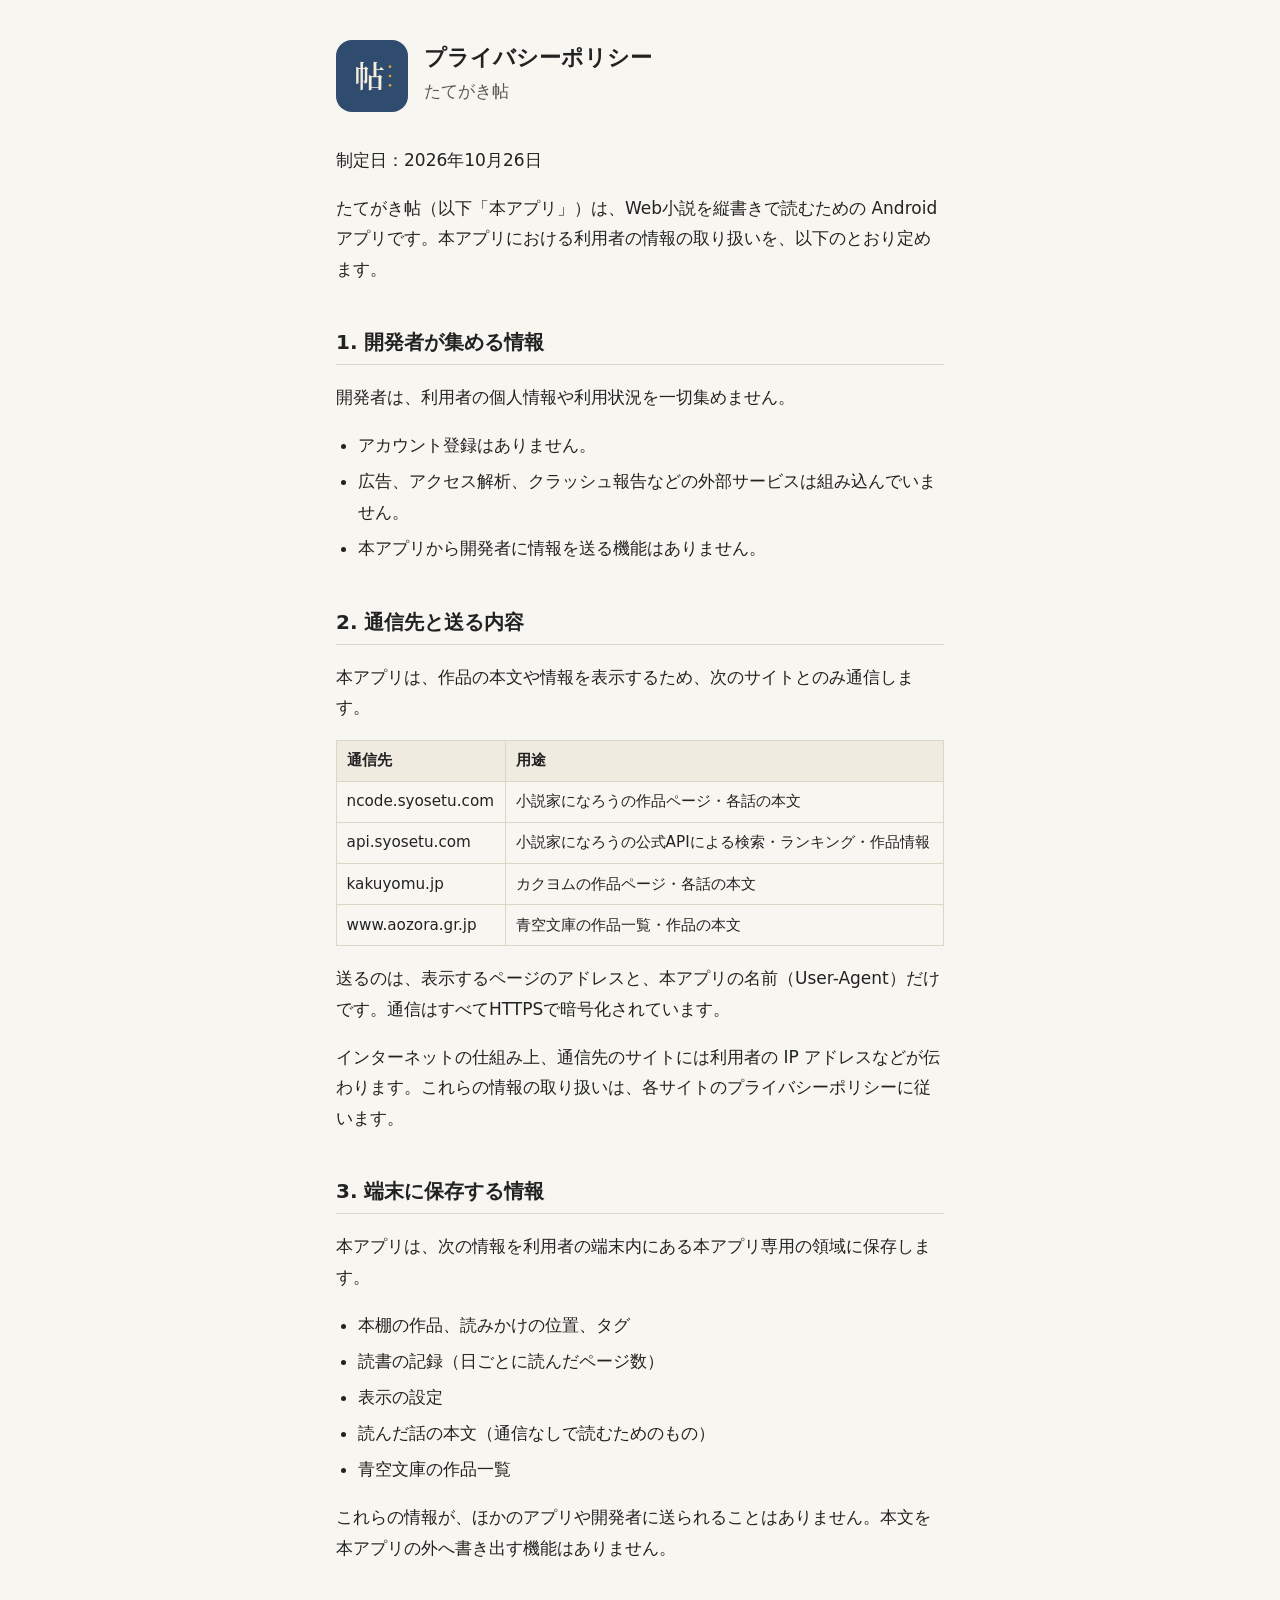
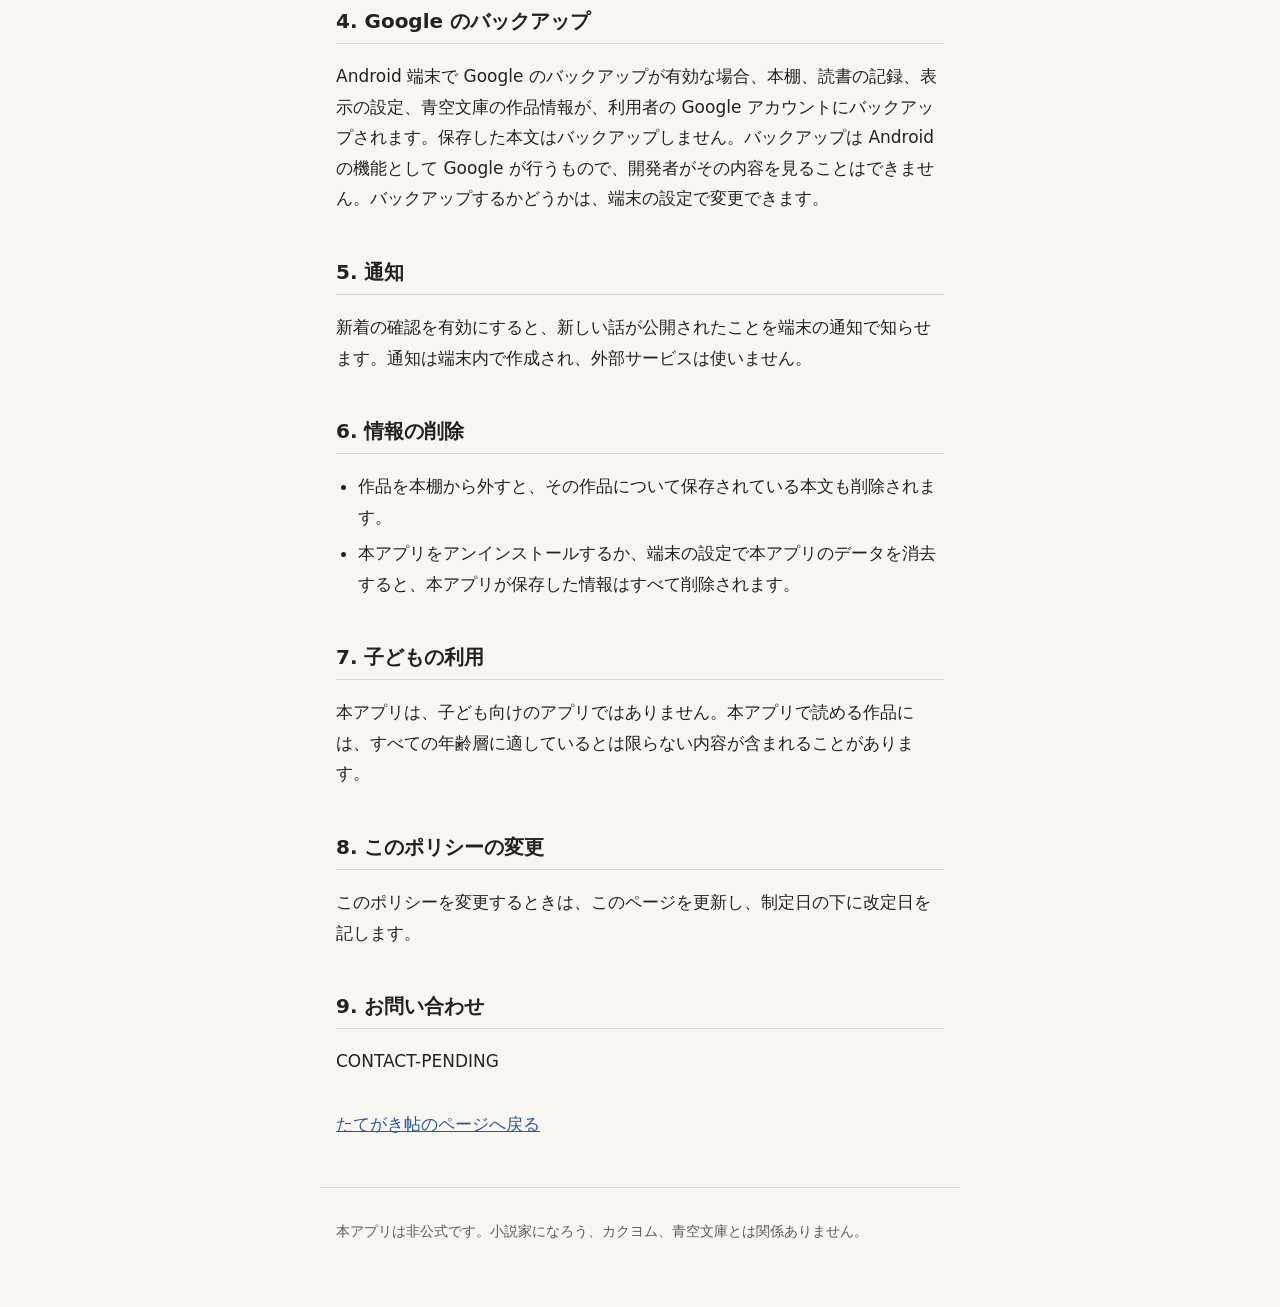
==== site/privacy.html @ aa89856b "Publish the privacy policy as a page site/privacy.html carries docs/privacy-policy.md word for word," ====
<!doctype html>
<html lang="ja">
<head>
<meta charset="utf-8">
<meta name="viewport" content="width=device-width, initial-scale=1">
<title>プライバシーポリシー — たてがき帖</title>
<meta name="referrer" content="no-referrer">
<link rel="icon" href="icon.svg" type="image/svg+xml">
<link rel="stylesheet" href="style.css">
</head>
<body>
<!-- The text of docs/privacy-policy.md, word for word. Change both together. -->
<header>
  <img src="icon.svg" alt="" width="72" height="72">
  <div>
    <h1 class="page-title">プライバシーポリシー</h1>
    <p>たてがき帖</p>
  </div>
</header>

<main>
  <p>制定日：2026年10月26日</p>

  <p>たてがき帖（以下「本アプリ」）は、Web小説を縦書きで読むための Android アプリです。本アプリにおける利用者の情報の取り扱いを、以下のとおり定めます。</p>

  <h2>1. 開発者が集める情報</h2>
  <p>開発者は、利用者の個人情報や利用状況を一切集めません。</p>
  <ul>
    <li>アカウント登録はありません。</li>
    <li>広告、アクセス解析、クラッシュ報告などの外部サービスは組み込んでいません。</li>
    <li>本アプリから開発者に情報を送る機能はありません。</li>
  </ul>

  <h2>2. 通信先と送る内容</h2>
  <p>本アプリは、作品の本文や情報を表示するため、次のサイトとのみ通信します。</p>
  <div class="table-wrap">
    <table>
      <thead><tr><th>通信先</th><th>用途</th></tr></thead>
      <tbody>
        <tr><td>ncode.syosetu.com</td><td>小説家になろうの作品ページ・各話の本文</td></tr>
        <tr><td>api.syosetu.com</td><td>小説家になろうの公式APIによる検索・ランキング・作品情報</td></tr>
        <tr><td>kakuyomu.jp</td><td>カクヨムの作品ページ・各話の本文</td></tr>
        <tr><td>www.aozora.gr.jp</td><td>青空文庫の作品一覧・作品の本文</td></tr>
      </tbody>
    </table>
  </div>
  <p>送るのは、表示するページのアドレスと、本アプリの名前（User-Agent）だけです。通信はすべてHTTPSで暗号化されています。</p>
  <p>インターネットの仕組み上、通信先のサイトには利用者の IP アドレスなどが伝わります。これらの情報の取り扱いは、各サイトのプライバシーポリシーに従います。</p>

  <h2>3. 端末に保存する情報</h2>
  <p>本アプリは、次の情報を利用者の端末内にある本アプリ専用の領域に保存します。</p>
  <ul>
    <li>本棚の作品、読みかけの位置、タグ</li>
    <li>読書の記録（日ごとに読んだページ数）</li>
    <li>表示の設定</li>
    <li>読んだ話の本文（通信なしで読むためのもの）</li>
    <li>青空文庫の作品一覧</li>
  </ul>
  <p>これらの情報が、ほかのアプリや開発者に送られることはありません。本文を本アプリの外へ書き出す機能はありません。</p>

  <h2>4. Google のバックアップ</h2>
  <p>Android 端末で Google のバックアップが有効な場合、本棚、読書の記録、表示の設定、青空文庫の作品情報が、利用者の Google アカウントにバックアップされます。保存した本文はバックアップしません。バックアップは Android の機能として Google が行うもので、開発者がその内容を見ることはできません。バックアップするかどうかは、端末の設定で変更できます。</p>

  <h2>5. 通知</h2>
  <p>新着の確認を有効にすると、新しい話が公開されたことを端末の通知で知らせます。通知は端末内で作成され、外部サービスは使いません。</p>

  <h2>6. 情報の削除</h2>
  <ul>
    <li>作品を本棚から外すと、その作品について保存されている本文も削除されます。</li>
    <li>本アプリをアンインストールするか、端末の設定で本アプリのデータを消去すると、本アプリが保存した情報はすべて削除されます。</li>
  </ul>

  <h2>7. 子どもの利用</h2>
  <p>本アプリは、子ども向けのアプリではありません。本アプリで読める作品には、すべての年齢層に適しているとは限らない内容が含まれることがあります。</p>

  <h2>8. このポリシーの変更</h2>
  <p>このポリシーを変更するときは、このページを更新し、制定日の下に改定日を記します。</p>

  <h2>9. お問い合わせ</h2>
  <p>CONTACT-PENDING</p>

  <p class="back"><a href="./">たてがき帖のページへ戻る</a></p>
</main>

<footer>
  <p>本アプリは非公式です。小説家になろう、カクヨム、青空文庫とは関係ありません。</p>
</footer>
</body>
</html>
---- site/style.css ----
:root {
  color-scheme: light dark;
  --bg: #f8f6f0;
  --surface: #efebe1;
  --text: #222;
  --muted: #5c5a55;
  --line: #dcd6c8;
  --accent: #2f4b6e;
  --on-accent: #f4eedf;
  --link: #2a5a96;
}
@media (prefers-color-scheme: dark) {
  :root {
    --bg: #1c1c1c;
    --surface: #2a2a2a;
    --text: #e8e6e1;
    --muted: #b0aca4;
    --line: #3c3a36;
    --accent: #f4eedf;
    --on-accent: #2f4b6e;
    --link: #9cc0ef;
  }
}
* { box-sizing: border-box; }
body {
  margin: 0;
  background: var(--bg);
  color: var(--text);
  font-family: system-ui, -apple-system, "Hiragino Sans", "Noto Sans JP", "Yu Gothic UI", "Meiryo", sans-serif;
  font-size: 17px;
  line-height: 1.8;
}
main, footer { max-width: 40rem; margin: 0 auto; padding: 0 1rem; }
a { color: var(--link); }
header {
  max-width: 40rem;
  margin: 0 auto;
  padding: 2.5rem 1rem 1rem;
  display: flex;
  gap: 1rem;
  align-items: center;
}
header img { width: 72px; height: 72px; border-radius: 16px; flex: none; }
h1 { font-family: "Hiragino Mincho ProN", "Yu Mincho", "Noto Serif JP", serif; font-size: 2rem; line-height: 1.2; margin: 0; }
header p { margin: .25rem 0 0; color: var(--muted); }
h2 { font-size: 1.25rem; margin: 2.5rem 0 .75rem; padding-bottom: .25rem; border-bottom: 1px solid var(--line); }
.lead { font-size: 1.1rem; }
.download {
  margin: 1.5rem 0 2rem;
  padding: 1.25rem;
  background: var(--surface);
  border-radius: 12px;
  text-align: center;
}
.button {
  display: inline-block;
  min-width: 16rem;
  padding: 1rem 1.5rem;
  background: var(--accent);
  color: var(--on-accent);
  font-size: 1.2rem;
  font-weight: bold;
  text-decoration: none;
  border-radius: 999px;
}
.button:focus-visible { outline: 3px solid var(--link); outline-offset: 3px; }
.download p { margin: .75rem 0 0; color: var(--muted); font-size: .95rem; }
.shots {
  display: flex;
  gap: 1rem;
  overflow-x: auto;
  scroll-snap-type: x mandatory;
  padding: .25rem 0 1rem;
  margin: 0 -1rem;
  padding-left: 1rem;
  padding-right: 1rem;
}
.shots figure { margin: 0; flex: 0 0 auto; width: 13rem; scroll-snap-align: start; }
.shots img { width: 100%; height: auto; border: 1px solid var(--line); border-radius: 12px; display: block; }
.shots figcaption { font-size: .9rem; color: var(--muted); margin-top: .4rem; line-height: 1.5; }
ul, ol { padding-left: 1.4rem; }
li { margin: .35rem 0; }
ol > li { margin: .75rem 0; }
.note { background: var(--surface); border-radius: 12px; padding: .75rem 1rem; }
footer { margin-top: 3rem; padding-top: 1rem; padding-bottom: 3rem; border-top: 1px solid var(--line); color: var(--muted); font-size: .9rem; }
footer ul { list-style: none; padding: 0; }
.table-wrap { overflow-x: auto; }
table { border-collapse: collapse; width: 100%; font-size: .95rem; }
th, td { border: 1px solid var(--line); padding: .4rem .6rem; text-align: left; vertical-align: top; }
th { background: var(--surface); }
.back { margin: 2rem 0 0; }
h1.page-title { font-size: 1.4rem; }
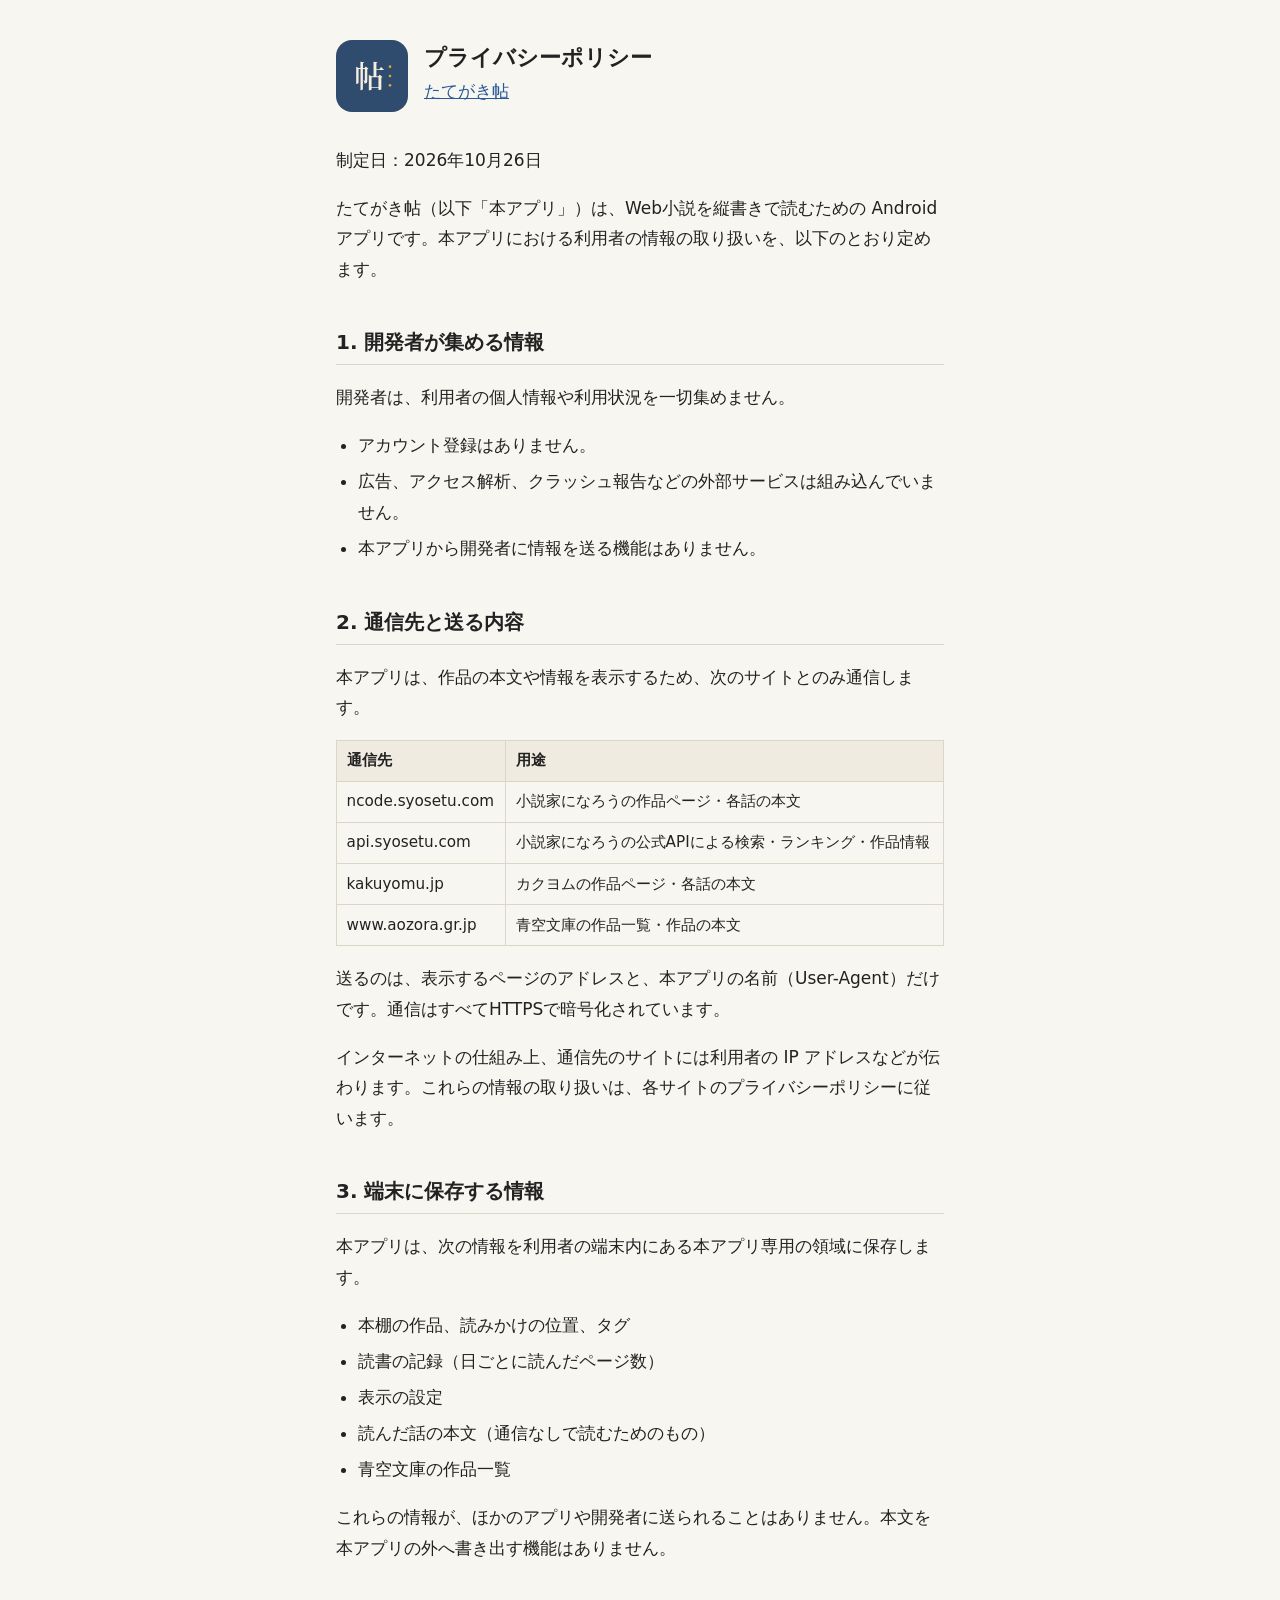
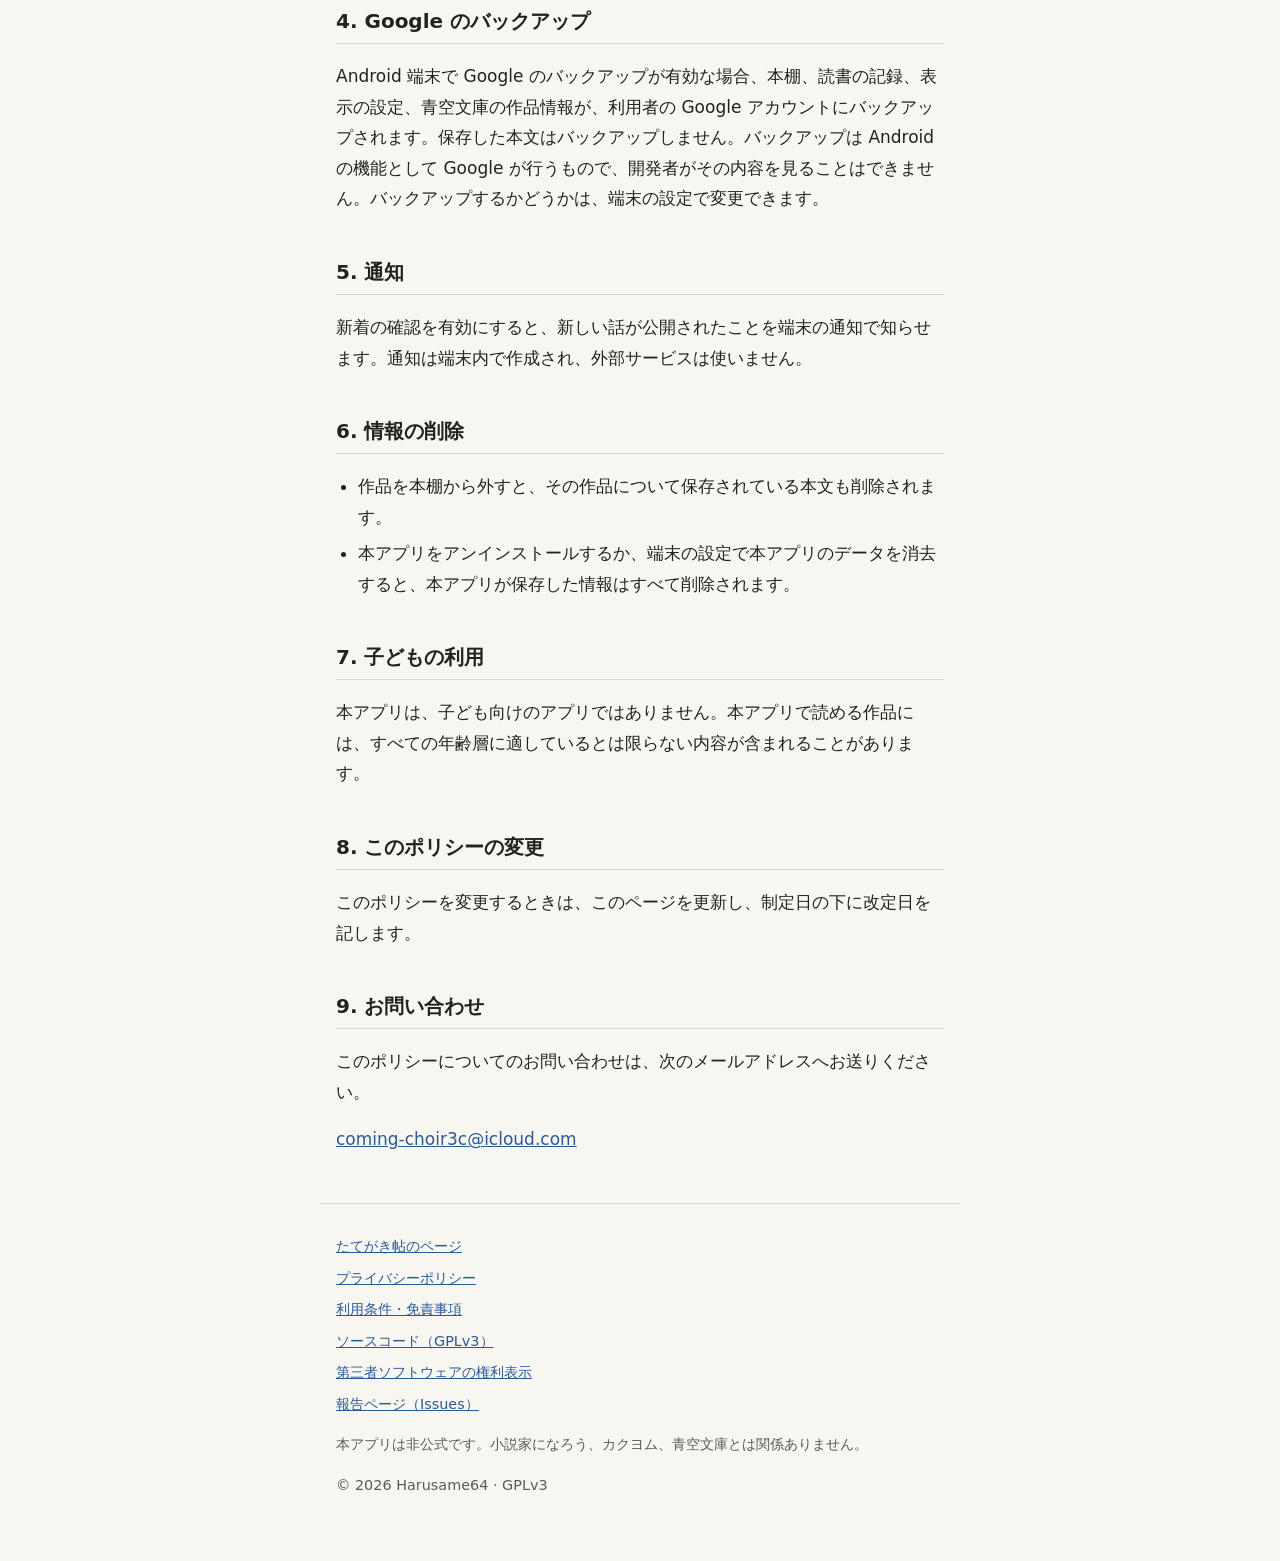
==== commit 4489b5b3: "Add terms, the contact address, and the site's metadata - site/terms.html: terms and disclaimer, ada" ====
--- a/site/privacy.html
+++ b/site/privacy.html
@@ -4,8 +4,12 @@
 <meta charset="utf-8">
 <meta name="viewport" content="width=device-width, initial-scale=1">
 <title>プライバシーポリシー — たてがき帖</title>
+<meta name="description" content="たてがき帖のプライバシーポリシー。開発者は利用者の情報を集めません。">
+<link rel="canonical" href="https://harusame64.github.io/tategaki-cho/privacy.html">
 <meta name="referrer" content="no-referrer">
 <link rel="icon" href="icon.svg" type="image/svg+xml">
+<link rel="icon" href="icon-32.png" sizes="32x32">
+<link rel="apple-touch-icon" href="icon-180.png">
 <link rel="stylesheet" href="style.css">
 </head>
 <body>
@@ -14,7 +18,7 @@
   <img src="icon.svg" alt="" width="72" height="72">
   <div>
     <h1 class="page-title">プライバシーポリシー</h1>
-    <p>たてがき帖</p>
+    <p><a href="./">たてがき帖</a></p>
   </div>
 </header>
 
@@ -77,13 +81,25 @@
   <p>このポリシーを変更するときは、このページを更新し、制定日の下に改定日を記します。</p>
 
   <h2>9. お問い合わせ</h2>
-  <p>CONTACT-PENDING</p>
+  <p>このポリシーについてのお問い合わせは、次のメールアドレスへお送りください。</p>
+  <p><a href="mailto:coming-choir3c@icloud.com">coming-choir3c@icloud.com</a></p>
 
-  <p class="back"><a href="./">たてがき帖のページへ戻る</a></p>
+  
 </main>
 
 <footer>
+  <nav aria-label="このサイトのページ">
+    <ul>
+      <li><a href="./">たてがき帖のページ</a></li>
+      <li><a href="privacy.html">プライバシーポリシー</a></li>
+      <li><a href="terms.html">利用条件・免責事項</a></li>
+      <li><a href="https://github.com/Harusame64/tategaki-cho">ソースコード（GPLv3）</a></li>
+      <li><a href="https://github.com/Harusame64/tategaki-cho/blob/main/THIRD-PARTY-NOTICES.txt">第三者ソフトウェアの権利表示</a></li>
+      <li><a href="https://github.com/Harusame64/tategaki-cho/issues">報告ページ（Issues）</a></li>
+    </ul>
+  </nav>
   <p>本アプリは非公式です。小説家になろう、カクヨム、青空文庫とは関係ありません。</p>
+  <p>© 2026 Harusame64 · GPLv3</p>
 </footer>
 </body>
 </html>
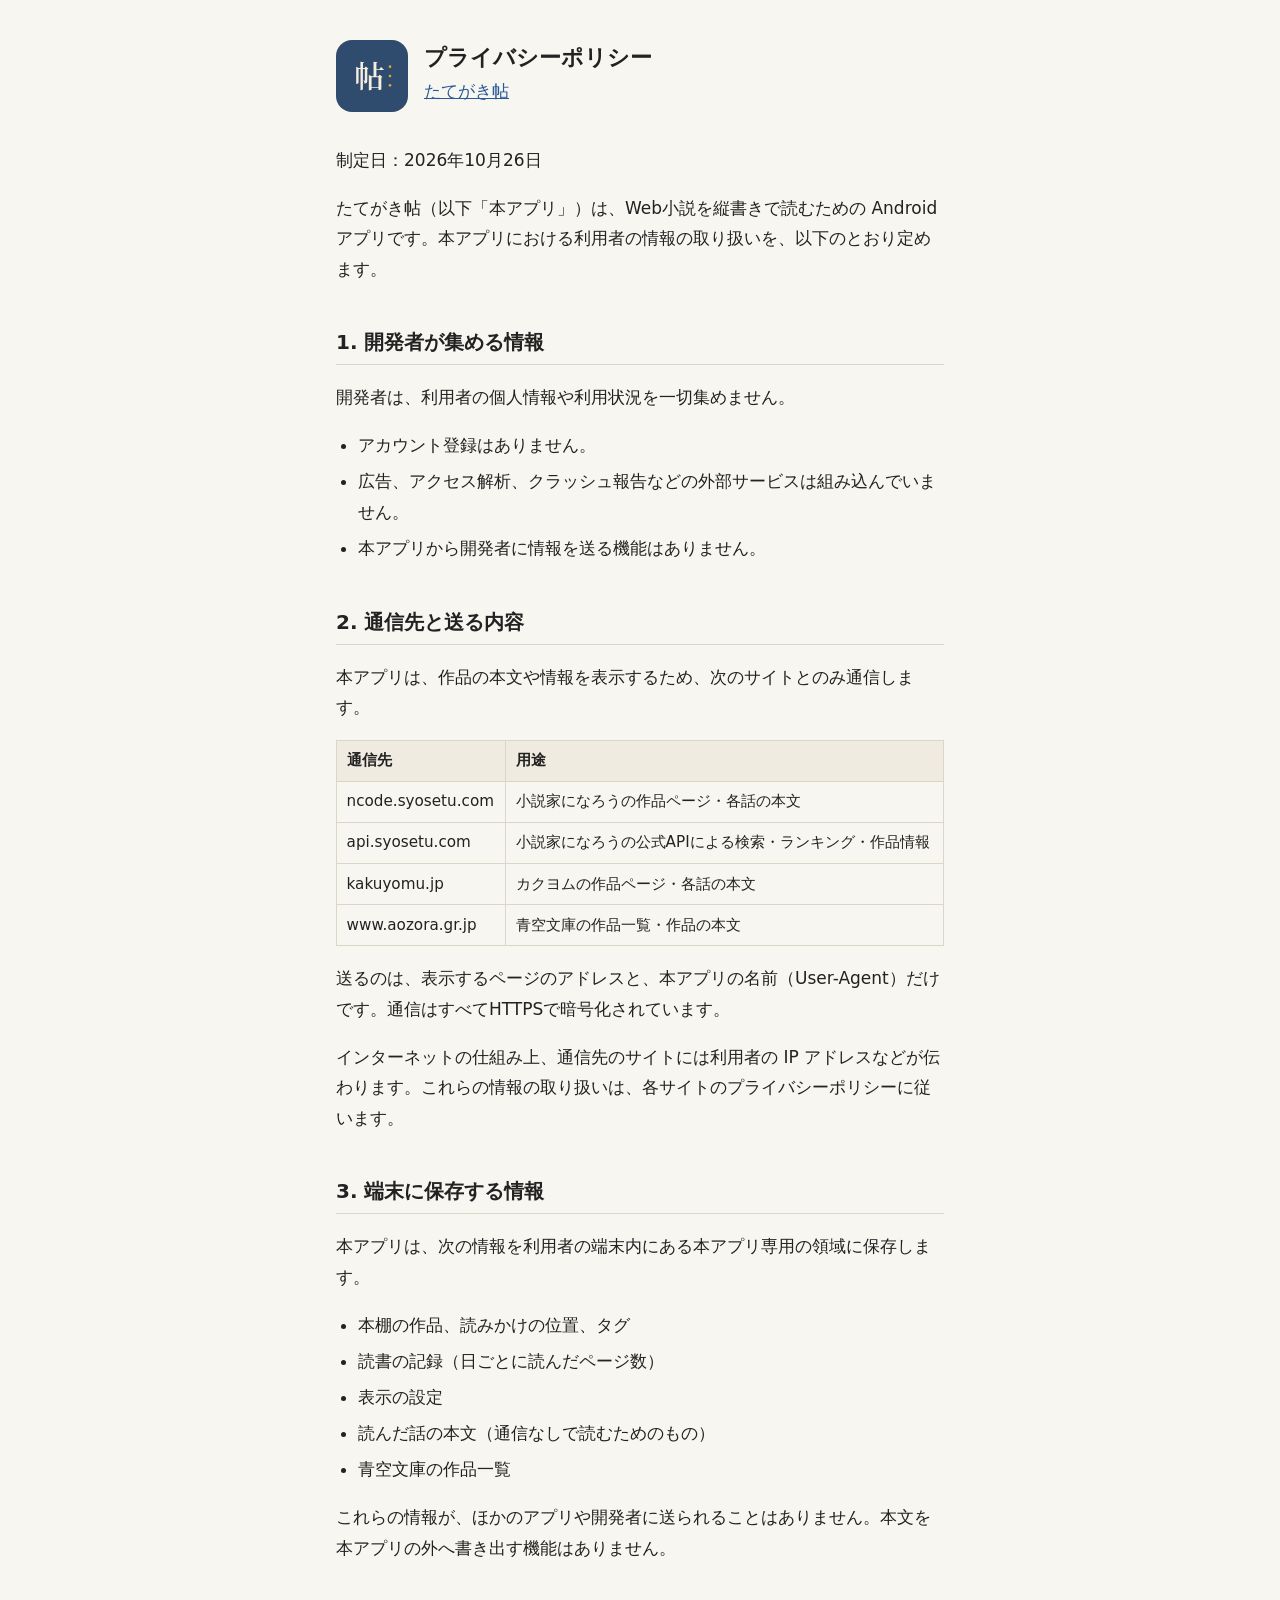
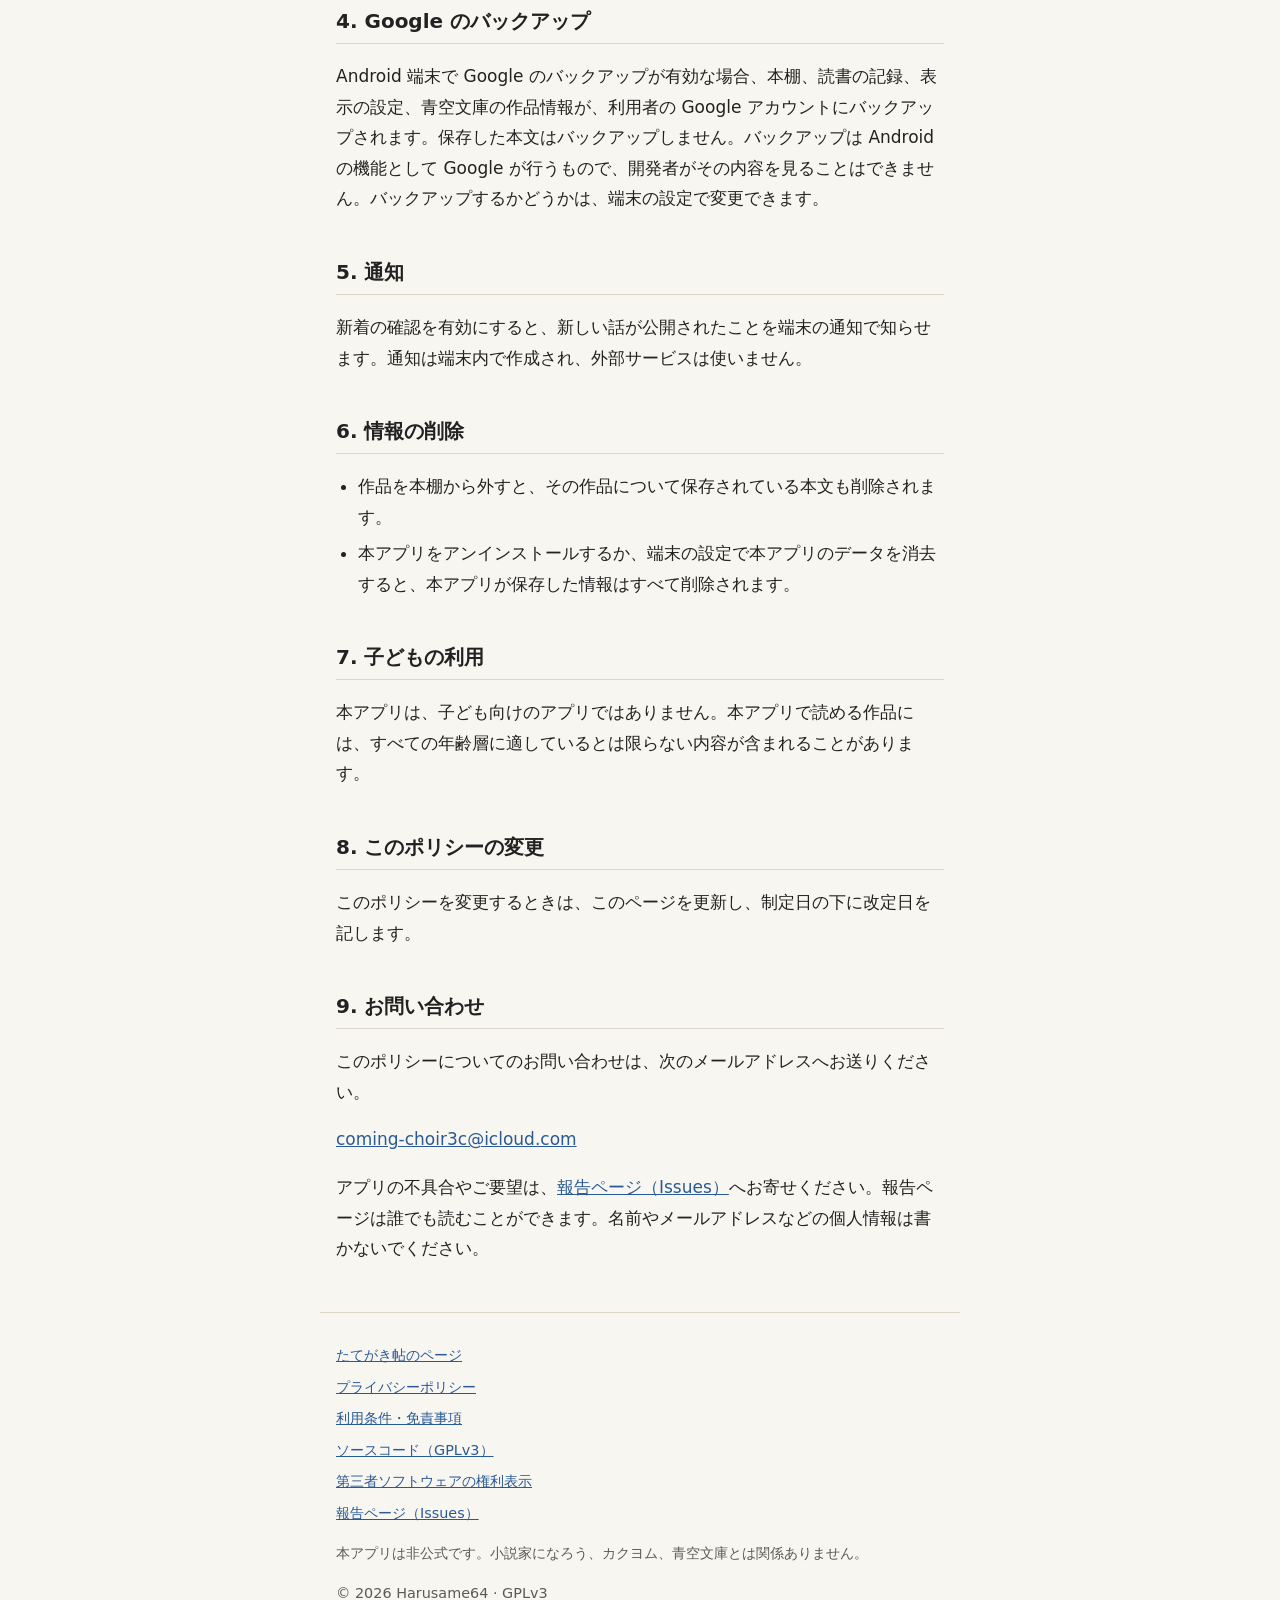
==== commit e44d618f: "Split the policy's contact: email for the policy, Issues for bugs The owner chose both: questions ab" ====
--- a/site/privacy.html
+++ b/site/privacy.html
@@ -6,6 +6,7 @@
 <title>プライバシーポリシー — たてがき帖</title>
 <meta name="description" content="たてがき帖のプライバシーポリシー。開発者は利用者の情報を集めません。">
 <link rel="canonical" href="https://harusame64.github.io/tategaki-cho/privacy.html">
+<meta name="robots" content="noindex">
 <meta name="referrer" content="no-referrer">
 <link rel="icon" href="icon.svg" type="image/svg+xml">
 <link rel="icon" href="icon-32.png" sizes="32x32">
@@ -83,6 +84,7 @@
   <h2>9. お問い合わせ</h2>
   <p>このポリシーについてのお問い合わせは、次のメールアドレスへお送りください。</p>
   <p><a href="mailto:coming-choir3c@icloud.com">coming-choir3c@icloud.com</a></p>
+  <p>アプリの不具合やご要望は、<a href="https://github.com/Harusame64/tategaki-cho/issues">報告ページ（Issues）</a>へお寄せください。報告ページは誰でも読むことができます。名前やメールアドレスなどの個人情報は書かないでください。</p>
 
   
 </main>
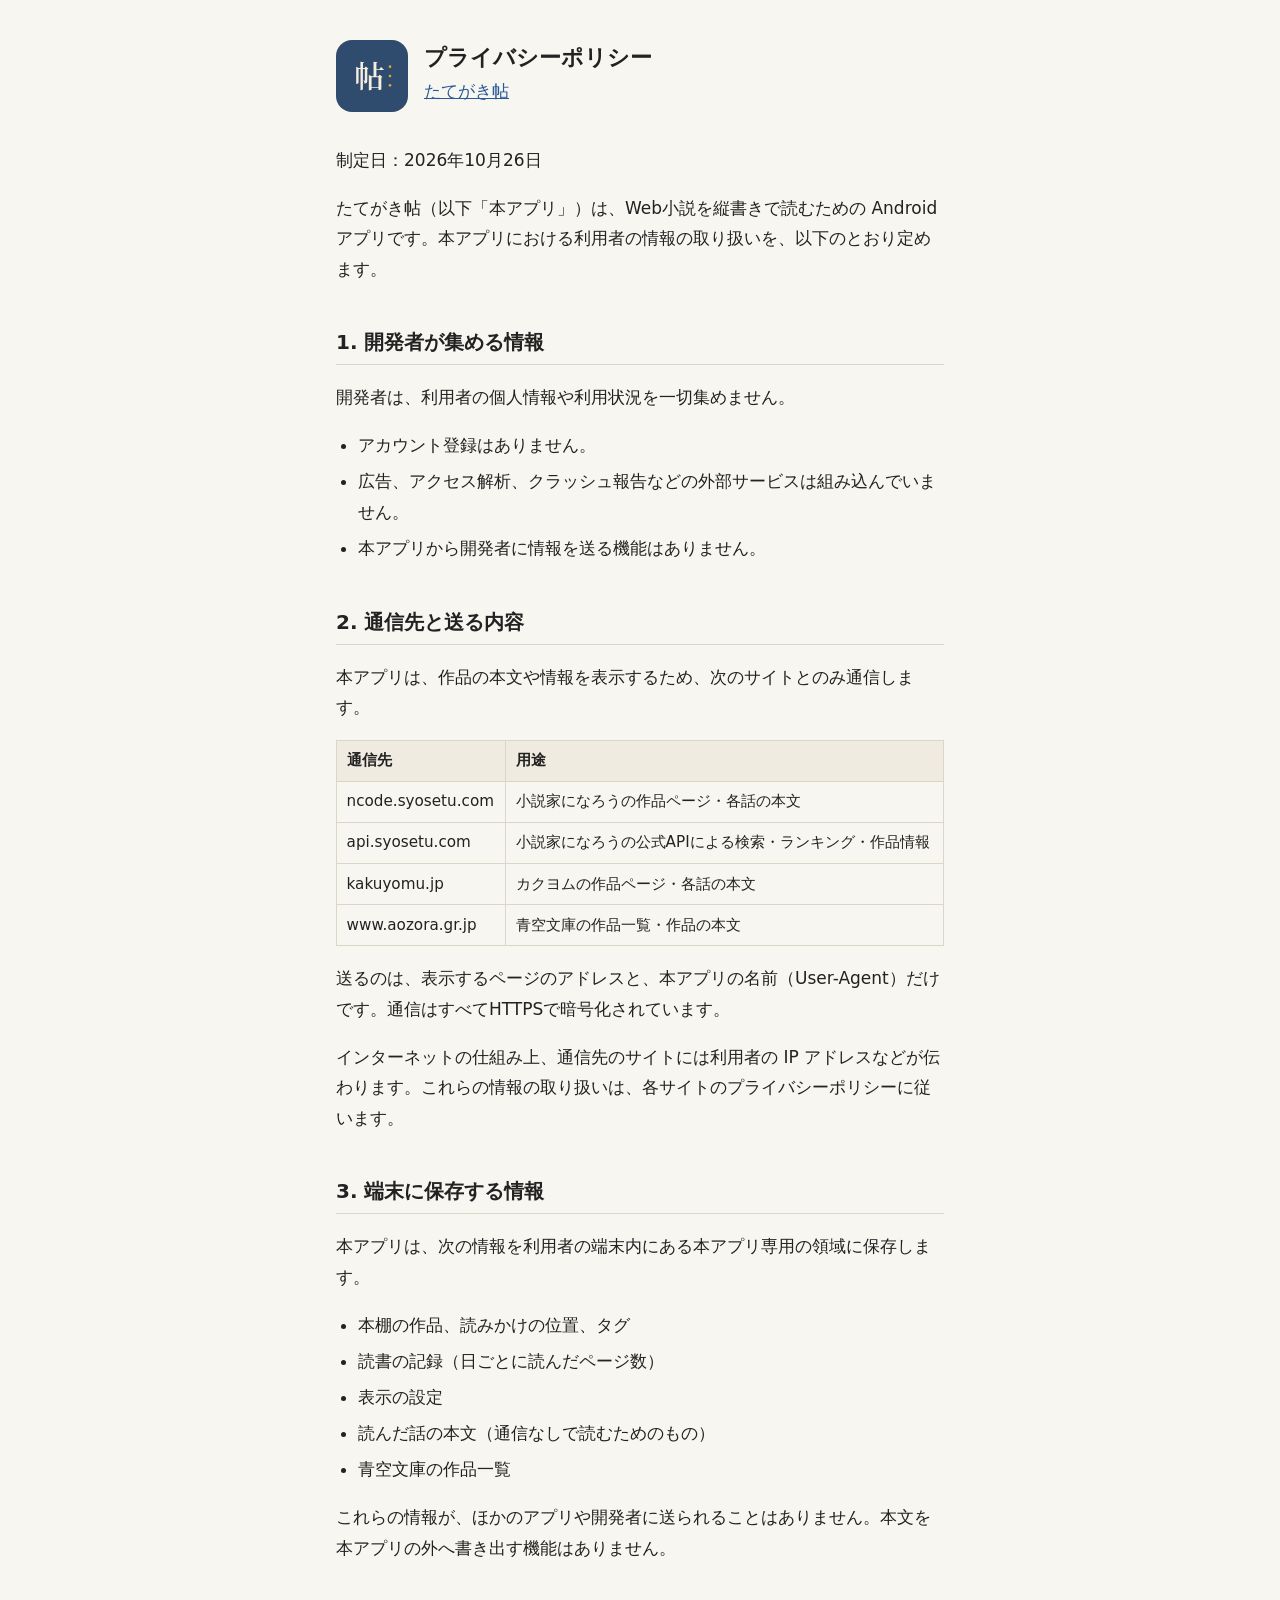
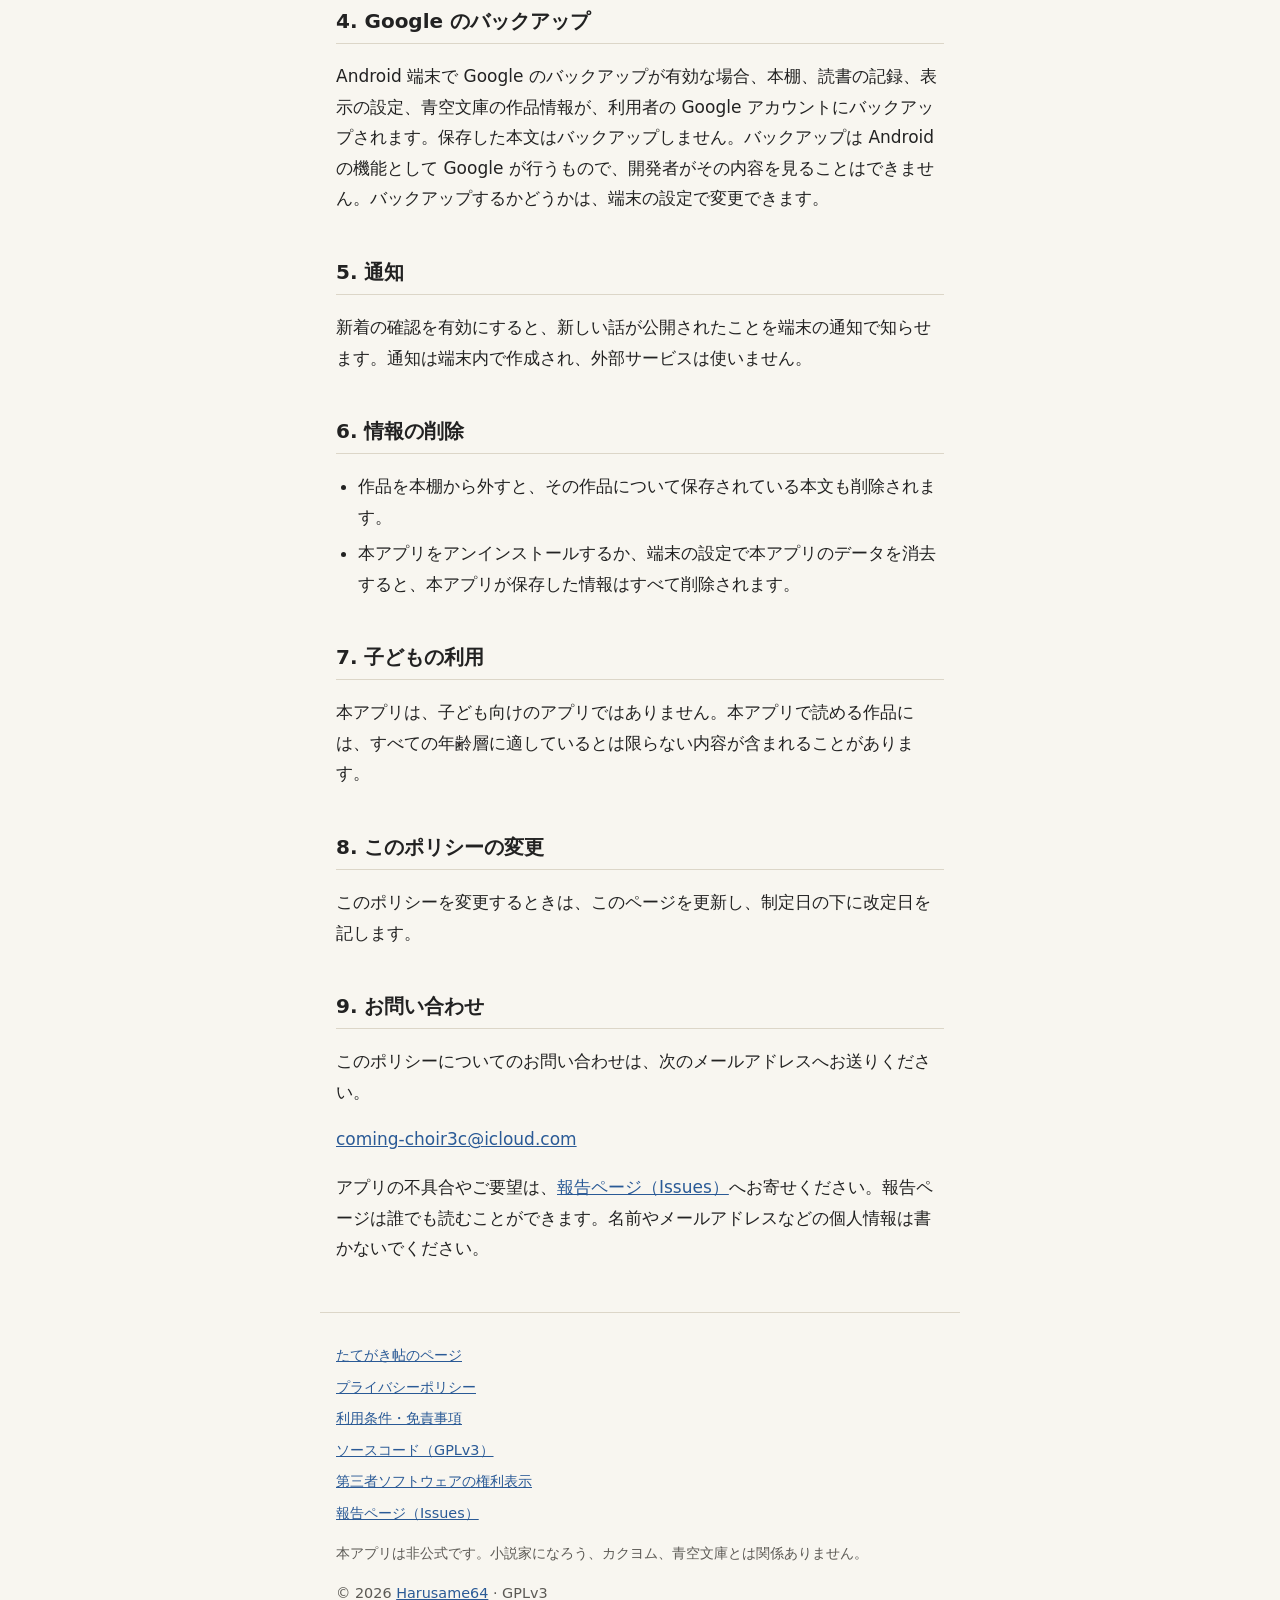
==== commit 88487899: "Link the author's site from the footer The author's site links to this project, and nothing here lin" ====
--- a/site/privacy.html
+++ b/site/privacy.html
@@ -6,7 +6,6 @@
 <title>プライバシーポリシー — たてがき帖</title>
 <meta name="description" content="たてがき帖のプライバシーポリシー。開発者は利用者の情報を集めません。">
 <link rel="canonical" href="https://harusame64.github.io/tategaki-cho/privacy.html">
-<meta name="robots" content="noindex">
 <meta name="referrer" content="no-referrer">
 <link rel="icon" href="icon.svg" type="image/svg+xml">
 <link rel="icon" href="icon-32.png" sizes="32x32">
@@ -101,7 +100,7 @@
     </ul>
   </nav>
   <p>本アプリは非公式です。小説家になろう、カクヨム、青空文庫とは関係ありません。</p>
-  <p>© 2026 Harusame64 · GPLv3</p>
+  <p>© 2026 <a href="https://harusame64.github.io/">Harusame64</a> · GPLv3</p>
 </footer>
 </body>
 </html>
--- a/site/style.css
+++ b/site/style.css
@@ -78,6 +78,8 @@
 .shots figure { margin: 0; flex: 0 0 auto; width: 13rem; scroll-snap-align: start; }
 .shots img { width: 100%; height: auto; border: 1px solid var(--line); border-radius: 12px; display: block; }
 .shots figcaption { font-size: .9rem; color: var(--muted); margin-top: .4rem; line-height: 1.5; }
+/* A screen the install steps refer to: as wide as the text allows, at most a phone's width. */
+.note-shot { display: block; width: 100%; max-width: 22rem; height: auto; border-radius: 12px; margin: .5rem 0 0; }
 ul, ol { padding-left: 1.4rem; }
 li { margin: .35rem 0; }
 ol > li { margin: .75rem 0; }
